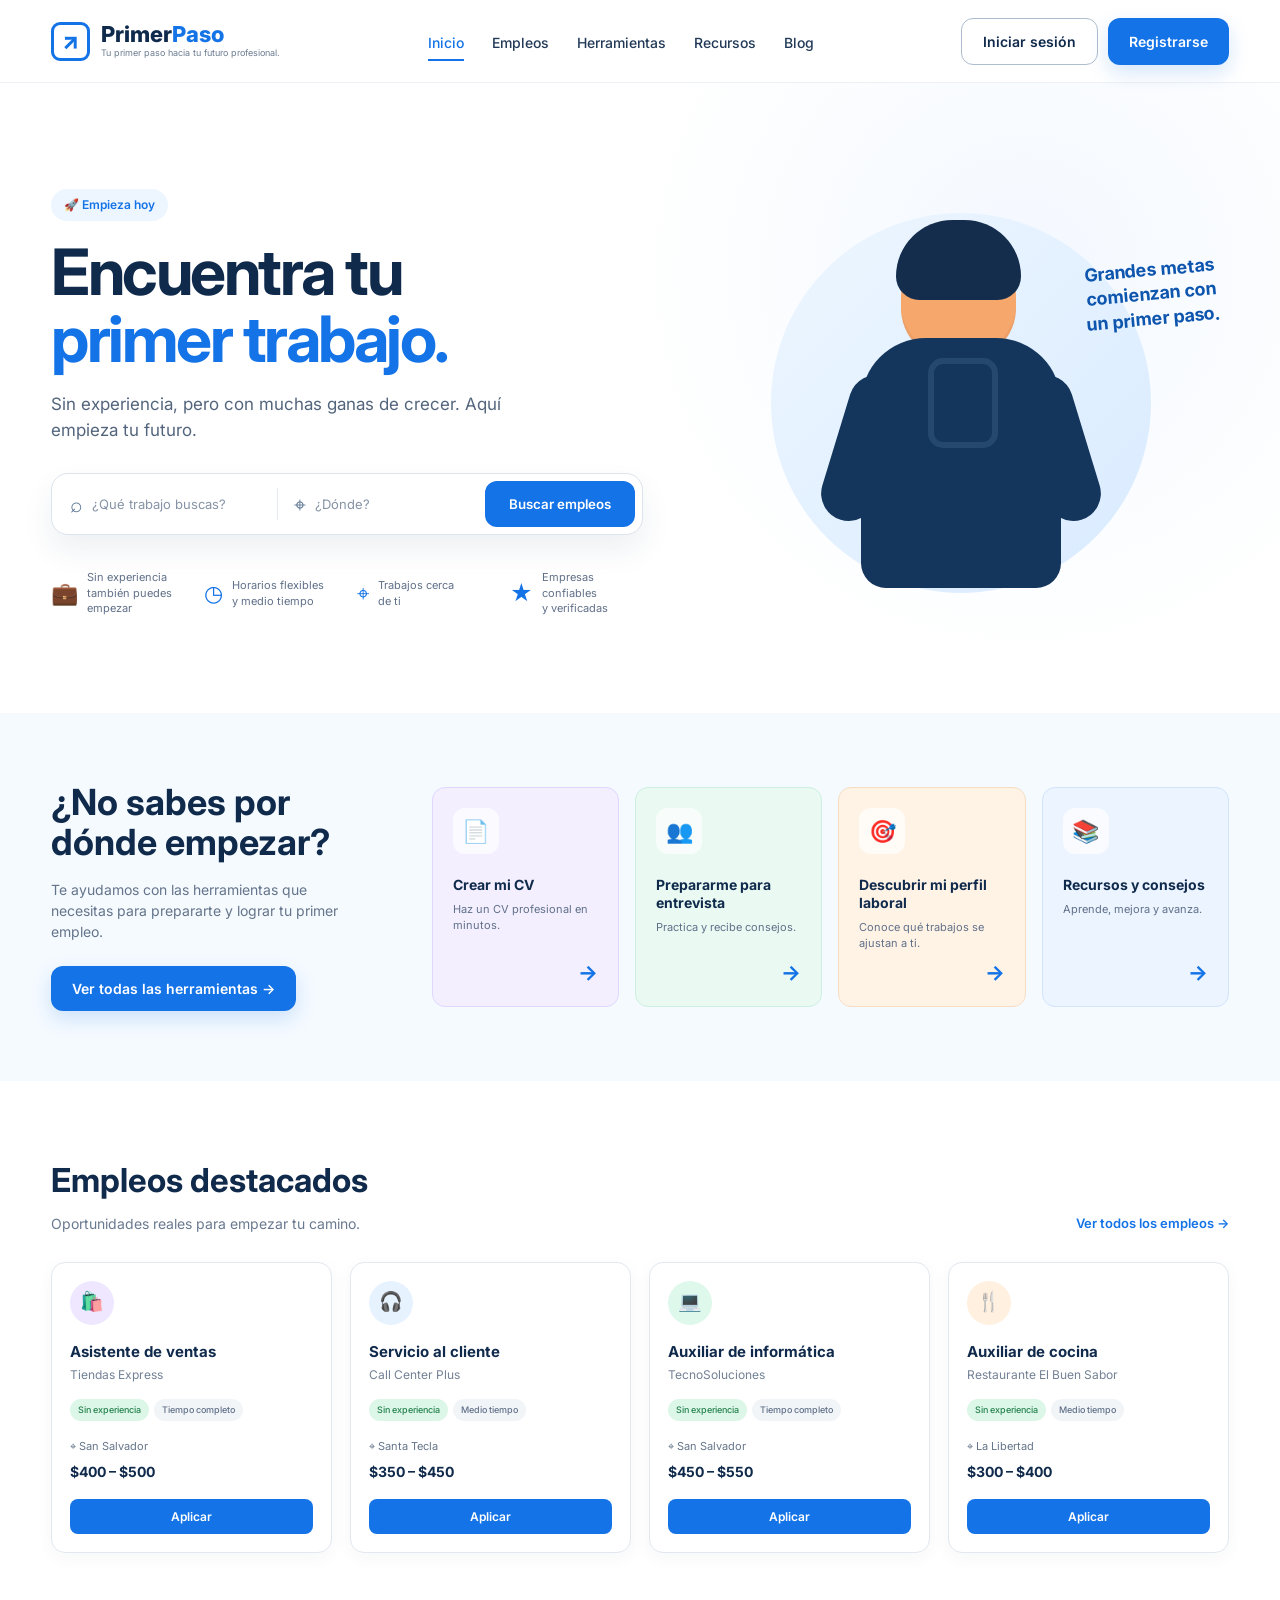
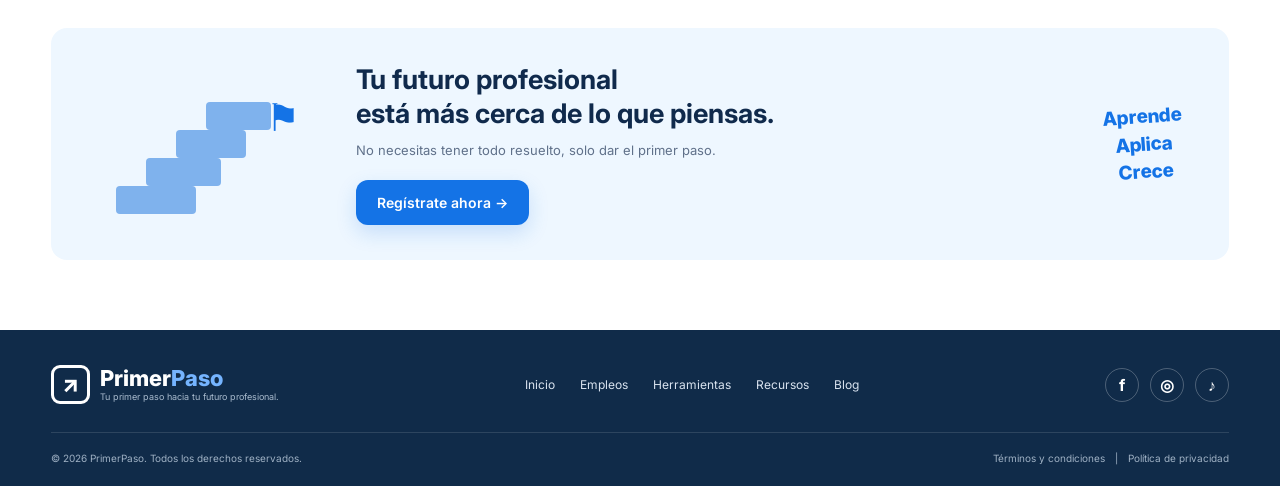
==== index.html @ 92cafc0e "first commit" ====
<!DOCTYPE html>
<html lang="es">
<head>
    <meta charset="UTF-8">
    <meta name="viewport" content="width=device-width, initial-scale=1.0">

    <title>PrimerPaso | Tu primer trabajo empieza aquí</title>

    <link rel="stylesheet" href="styles.css">

    <!-- Google Fonts -->
    <link rel="preconnect" href="https://fonts.googleapis.com">
    <link rel="preconnect" href="https://fonts.gstatic.com" crossorigin>
    <link href="https://fonts.googleapis.com/css2?family=Inter:wght@400;500;600;700;800&display=swap" rel="stylesheet">
</head>

<body>

    <!-- =========================
         NAVBAR
    ========================== -->
    <header class="navbar">
        <div class="container nav-content">

            <a href="#" class="logo">
                <div class="logo-icon">↗</div>

                <div class="logo-text">
                    <span>Primer<span>Paso</span></span>
                    <small>Tu primer paso hacia tu futuro profesional.</small>
                </div>
            </a>

            <nav class="nav-links">
                <a href="#" class="active">Inicio</a>
                <a href="#empleos">Empleos</a>
                <a href="#herramientas">Herramientas</a>
                <a href="#recursos">Recursos</a>
                <a href="#">Blog</a>
            </nav>

            <div class="nav-buttons">
                <a href="#" class="btn btn-outline">Iniciar sesión</a>
                <a href="#" class="btn btn-primary">Registrarse</a>
            </div>

        </div>
    </header>


    <!-- =========================
         HERO
    ========================== -->
    <main>

        <section class="hero">
            <div class="container hero-content">

                <div class="hero-text">

                    <div class="hero-badge">
                        🚀 Empieza hoy
                    </div>

                    <h1>
                        Encuentra tu
                        <span>primer trabajo.</span>
                    </h1>

                    <p class="hero-description">
                        Sin experiencia, pero con muchas ganas de crecer.
                        Aquí empieza tu futuro.
                    </p>

                    <!-- SEARCH -->
                    <div class="search-box">

                        <div class="search-field">
                            <span class="search-icon">⌕</span>
                            <input
                                type="text"
                                placeholder="¿Qué trabajo buscas?"
                            >
                        </div>

                        <div class="search-divider"></div>

                        <div class="search-field">
                            <span class="location-icon">⌖</span>
                            <input
                                type="text"
                                placeholder="¿Dónde?"
                            >
                        </div>

                        <button class="search-button">
                            Buscar empleos
                        </button>

                    </div>

                    <!-- HERO FEATURES -->
                    <div class="hero-features">

                        <div class="hero-feature">
                            <span>💼</span>
                            <p>Sin experiencia<br>también puedes empezar</p>
                        </div>

                        <div class="hero-feature">
                            <span>◷</span>
                            <p>Horarios flexibles<br>y medio tiempo</p>
                        </div>

                        <div class="hero-feature">
                            <span>⌖</span>
                            <p>Trabajos cerca<br>de ti</p>
                        </div>

                        <div class="hero-feature">
                            <span>★</span>
                            <p>Empresas confiables<br>y verificadas</p>
                        </div>

                    </div>

                </div>


                <!-- HERO ILLUSTRATION -->
                <div class="hero-image">

                    <div class="hero-circle"></div>

                    <div class="person-card">

                        <div class="person-head"></div>

                        <div class="person-body">

                            <div class="person-arm left"></div>
                            <div class="person-arm right"></div>

                            <div class="backpack"></div>

                        </div>

                    </div>

                    <div class="floating-note">
                        Grandes metas
                        <br>
                        comienzan con
                        <br>
                        un primer paso.
                    </div>

                </div>

            </div>
        </section>


        <!-- =========================
             TOOLS
        ========================== -->
        <section class="tools-section" id="herramientas">

            <div class="container tools-content">

                <div class="tools-intro">

                    <h2>
                        ¿No sabes por
                        <br>
                        dónde empezar?
                    </h2>

                    <p>
                        Te ayudamos con las herramientas que necesitas
                        para prepararte y lograr tu primer empleo.
                    </p>

                    <a href="#" class="btn btn-primary">
                        Ver todas las herramientas →
                    </a>

                </div>


                <div class="tools-grid">

                    <article class="tool-card purple">

                        <div class="tool-icon">📄</div>

                        <h3>Crear mi CV</h3>

                        <p>
                            Haz un CV profesional
                            en minutos.
                        </p>

                        <a href="#">→</a>

                    </article>


                    <article class="tool-card green">

                        <div class="tool-icon">👥</div>

                        <h3>Prepararme para entrevista</h3>

                        <p>
                            Practica y recibe
                            consejos.
                        </p>

                        <a href="#">→</a>

                    </article>


                    <article class="tool-card orange">

                        <div class="tool-icon">🎯</div>

                        <h3>Descubrir mi perfil laboral</h3>

                        <p>
                            Conoce qué trabajos
                            se ajustan a ti.
                        </p>

                        <a href="#">→</a>

                    </article>


                    <article class="tool-card blue">

                        <div class="tool-icon">📚</div>

                        <h3>Recursos y consejos</h3>

                        <p>
                            Aprende, mejora
                            y avanza.
                        </p>

                        <a href="#">→</a>

                    </article>

                </div>

            </div>

        </section>


        <!-- =========================
             JOBS
        ========================== -->
        <section class="jobs-section" id="empleos">

            <div class="container">

                <div class="section-header">

                    <div>
                        <h2>Empleos destacados</h2>

                        <p>
                            Oportunidades reales para empezar tu camino.
                        </p>
                    </div>

                    <a href="#" class="view-all">
                        Ver todos los empleos →
                    </a>

                </div>


                <div class="jobs-grid">

                    <!-- JOB 1 -->
                    <article class="job-card">

                        <div class="job-icon purple-icon">
                            🛍️
                        </div>

                        <h3>Asistente de ventas</h3>

                        <p class="company">
                            Tiendas Express
                        </p>

                        <div class="tags">
                            <span class="tag green-tag">
                                Sin experiencia
                            </span>

                            <span class="tag">
                                Tiempo completo
                            </span>
                        </div>

                        <div class="job-info">
                            <span>⌖ San Salvador</span>
                        </div>

                        <strong class="salary">
                            $400 – $500
                        </strong>

                        <button class="apply-button">
                            Aplicar
                        </button>

                    </article>


                    <!-- JOB 2 -->
                    <article class="job-card">

                        <div class="job-icon blue-icon">
                            🎧
                        </div>

                        <h3>Servicio al cliente</h3>

                        <p class="company">
                            Call Center Plus
                        </p>

                        <div class="tags">
                            <span class="tag green-tag">
                                Sin experiencia
                            </span>

                            <span class="tag">
                                Medio tiempo
                            </span>
                        </div>

                        <div class="job-info">
                            <span>⌖ Santa Tecla</span>
                        </div>

                        <strong class="salary">
                            $350 – $450
                        </strong>

                        <button class="apply-button">
                            Aplicar
                        </button>

                    </article>


                    <!-- JOB 3 -->
                    <article class="job-card">

                        <div class="job-icon green-icon">
                            💻
                        </div>

                        <h3>Auxiliar de informática</h3>

                        <p class="company">
                            TecnoSoluciones
                        </p>

                        <div class="tags">
                            <span class="tag green-tag">
                                Sin experiencia
                            </span>

                            <span class="tag">
                                Tiempo completo
                            </span>
                        </div>

                        <div class="job-info">
                            <span>⌖ San Salvador</span>
                        </div>

                        <strong class="salary">
                            $450 – $550
                        </strong>

                        <button class="apply-button">
                            Aplicar
                        </button>

                    </article>


                    <!-- JOB 4 -->
                    <article class="job-card">

                        <div class="job-icon orange-icon">
                            🍴
                        </div>

                        <h3>Auxiliar de cocina</h3>

                        <p class="company">
                            Restaurante El Buen Sabor
                        </p>

                        <div class="tags">
                            <span class="tag green-tag">
                                Sin experiencia
                            </span>

                            <span class="tag">
                                Medio tiempo
                            </span>
                        </div>

                        <div class="job-info">
                            <span>⌖ La Libertad</span>
                        </div>

                        <strong class="salary">
                            $300 – $400
                        </strong>

                        <button class="apply-button">
                            Aplicar
                        </button>

                    </article>

                </div>

            </div>

        </section>


        <!-- =========================
             CTA
        ========================== -->
        <section class="cta-section">

            <div class="container">

                <div class="cta-card">

                    <div class="stairs">
                        <div class="step step-1"></div>
                        <div class="step step-2"></div>
                        <div class="step step-3"></div>
                        <div class="step step-4"></div>

                        <div class="flag">⚑</div>
                    </div>

                    <div class="cta-text">

                        <h2>
                            Tu futuro profesional
                            <br>
                            está más cerca de lo que piensas.
                        </h2>

                        <p>
                            No necesitas tener todo resuelto,
                            solo dar el primer paso.
                        </p>

                        <a href="#" class="btn btn-primary">
                            Regístrate ahora →
                        </a>

                    </div>

                    <div class="cta-message">
                        Aprende
                        <br>
                        Aplica
                        <br>
                        Crece
                    </div>

                </div>

            </div>

        </section>

    </main>


    <!-- =========================
         FOOTER
    ========================== -->
    <footer class="footer">

        <div class="container">

            <div class="footer-top">

                <div class="footer-brand">

                    <div class="logo-icon">↗</div>

                    <div class="logo-text">
                        <span>Primer<span>Paso</span></span>

                        <small>
                            Tu primer paso hacia tu futuro profesional.
                        </small>
                    </div>

                </div>


                <div class="footer-links">

                    <a href="#">Inicio</a>
                    <a href="#">Empleos</a>
                    <a href="#">Herramientas</a>
                    <a href="#">Recursos</a>
                    <a href="#">Blog</a>

                </div>


                <div class="social-links">
                    <a href="#">f</a>
                    <a href="#">◎</a>
                    <a href="#">♪</a>
                </div>

            </div>


            <div class="footer-bottom">

                <p>
                    © 2026 PrimerPaso. Todos los derechos reservados.
                </p>

                <div>
                    <a href="#">Términos y condiciones</a>
                    <span>|</span>
                    <a href="#">Política de privacidad</a>
                </div>

            </div>

        </div>

    </footer>


</body>
</html>
---- styles.css ----
/* ==============================
   RESET
============================== */

* {
    margin: 0;
    padding: 0;
    box-sizing: border-box;
}

html {
    scroll-behavior: smooth;
}

body {
    font-family: "Inter", sans-serif;
    color: #102a4c;
    background: #ffffff;
    line-height: 1.5;
}

a {
    text-decoration: none;
    color: inherit;
}

button,
input {
    font-family: inherit;
}


/* ==============================
   VARIABLES
============================== */

:root {

    --primary: #1473e6;
    --primary-dark: #0e55ae;

    --navy: #102a4c;

    --text: #102a4c;
    --muted: #63728a;

    --light-blue: #eef7ff;
    --border: #e2e8f0;

    --white: #ffffff;

    --purple-light: #f3efff;
    --green-light: #eafaf3;
    --orange-light: #fff3e6;
    --blue-light: #ebf4ff;

}


/* ==============================
   CONTAINER
============================== */

.container {
    width: min(1180px, 92%);
    margin: auto;
}


/* ==============================
   BUTTONS
============================== */

.btn {
    display: inline-flex;
    align-items: center;
    justify-content: center;

    padding: 12px 21px;

    border-radius: 12px;

    font-size: 14px;
    font-weight: 600;

    transition: 0.25s;
}

.btn-primary {
    background: var(--primary);
    color: white;

    box-shadow: 0 8px 20px rgba(20, 115, 230, 0.18);
}

.btn-primary:hover {
    background: var(--primary-dark);
    transform: translateY(-2px);
}

.btn-outline {
    border: 1px solid #aebdd0;
    background: white;
}

.btn-outline:hover {
    border-color: var(--primary);
    color: var(--primary);
}


/* ==============================
   NAVBAR
============================== */

.navbar {
    background: white;

    position: sticky;
    top: 0;
    z-index: 1000;

    border-bottom: 1px solid #edf1f5;
}

.nav-content {
    height: 82px;

    display: flex;
    align-items: center;
    justify-content: space-between;

    gap: 30px;
}


/* LOGO */

.logo {
    display: flex;
    align-items: center;
    gap: 11px;
}

.logo-icon {
    width: 39px;
    height: 39px;

    border: 3px solid var(--primary);

    border-radius: 9px;

    display: flex;
    align-items: center;
    justify-content: center;

    color: var(--primary);

    font-size: 23px;
    font-weight: 800;
}

.logo-text {
    display: flex;
    flex-direction: column;
}

.logo-text > span {
    font-size: 22px;
    font-weight: 800;
    line-height: 1.1;
}

.logo-text > span span {
    color: var(--primary);
}

.logo-text small {
    color: #6c7c91;
    font-size: 9px;
}


/* NAV LINKS */

.nav-links {
    display: flex;
    align-items: center;
    gap: 28px;
}

.nav-links a {
    color: #223957;
    font-size: 14px;
    font-weight: 500;

    padding: 28px 0 25px;

    position: relative;
}

.nav-links a.active {
    color: var(--primary);
}

.nav-links a.active::after {
    content: "";

    position: absolute;

    bottom: 17px;
    left: 0;
    right: 0;

    height: 2px;

    background: var(--primary);
}


/* NAV BUTTONS */

.nav-buttons {
    display: flex;
    gap: 10px;
}


/* ==============================
   HERO
============================== */

.hero {
    background:
        radial-gradient(
            circle at 80% 30%,
            #f3f8ff,
            transparent 35%
        );

    padding: 65px 0 55px;

    overflow: hidden;
}

.hero-content {

    min-height: 510px;

    display: grid;

    grid-template-columns: 1.05fr 0.95fr;

    align-items: center;

    gap: 50px;
}


/* HERO TEXT */

.hero-badge {
    display: inline-flex;

    padding: 7px 13px;

    background: #edf6ff;
    border-radius: 30px;

    color: var(--primary);

    font-size: 12px;
    font-weight: 600;

    margin-bottom: 18px;
}

.hero-text h1 {
    font-size: clamp(44px, 5vw, 67px);

    line-height: 1.04;

    letter-spacing: -2.5px;

    color: var(--navy);

    margin-bottom: 20px;
}

.hero-text h1 span {
    display: block;
    color: var(--primary);
}

.hero-description {
    max-width: 520px;

    font-size: 17px;

    color: #53657c;

    margin-bottom: 30px;
}


/* SEARCH */

.search-box {
    max-width: 690px;

    display: flex;
    align-items: center;

    border: 1px solid #dce4ed;

    border-radius: 17px;

    background: white;

    padding: 7px 7px 7px 18px;

    box-shadow:
        0 15px 30px rgba(26, 63, 100, 0.08);
}

.search-field {
    flex: 1;

    display: flex;
    align-items: center;

    gap: 9px;
}

.search-field input {
    border: none;
    outline: none;

    width: 100%;

    color: var(--navy);

    font-size: 13px;
}

.search-field input::placeholder {
    color: #8694a6;
}

.search-icon,
.location-icon {
    font-size: 21px;
    color: #57718e;
}

.search-divider {
    width: 1px;
    height: 32px;

    background: #e5eaf0;

    margin: 0 16px;
}

.search-button {
    border: none;

    background: var(--primary);
    color: white;

    border-radius: 12px;

    padding: 15px 24px;

    font-weight: 600;

    cursor: pointer;

    transition: 0.2s;
}

.search-button:hover {
    background: var(--primary-dark);
}


/* HERO FEATURES */

.hero-features {
    margin-top: 35px;

    display: grid;

    grid-template-columns: repeat(4, 1fr);

    gap: 20px;
}

.hero-feature {
    display: flex;

    gap: 9px;

    align-items: center;
}

.hero-feature > span {
    font-size: 22px;
    color: var(--primary);
}

.hero-feature p {
    font-size: 11px;
    line-height: 1.4;
    color: #607089;
}


/* ==============================
   HERO ILLUSTRATION
============================== */

.hero-image {
    position: relative;

    min-height: 480px;

    display: flex;

    align-items: center;
    justify-content: center;
}

.hero-circle {
    position: absolute;

    width: 380px;
    height: 380px;

    border-radius: 50%;

    background:
        linear-gradient(
            135deg,
            #edf6ff,
            #d9ebff
        );
}


/* PERSON */

.person-card {
    position: relative;

    width: 230px;
    height: 360px;

    z-index: 2;
}

.person-head {
    width: 115px;
    height: 115px;

    border-radius: 45%;

    background: #f6a76c;

    position: absolute;

    top: 22px;
    left: 55px;

    box-shadow: inset 0 -5px rgba(0, 0, 0, 0.04);
}

.person-head::before {
    content: "";

    position: absolute;

    width: 125px;
    height: 80px;

    background: #142d4c;

    border-radius: 60px 60px 25px 25px;

    top: -25px;
    left: -5px;
}


/* BODY */

.person-body {
    position: absolute;

    top: 115px;
    left: 15px;

    width: 200px;
    height: 250px;

    background: #15365c;

    border-radius: 65px 65px 25px 25px;
}


/* ARMS */

.person-arm {
    position: absolute;

    width: 55px;
    height: 150px;

    background: #15365c;

    border-radius: 40px;
}

.person-arm.left {
    left: -26px;
    top: 35px;

    transform: rotate(17deg);
}

.person-arm.right {
    right: -26px;
    top: 35px;

    transform: rotate(-17deg);
}


/* BACKPACK */

.backpack {
    position: absolute;

    left: 67px;
    top: 20px;

    width: 70px;
    height: 90px;

    border: 6px solid #24486e;

    border-radius: 15px;
}


/* FLOATING NOTE */

.floating-note {
    position: absolute;

    right: 10px;
    top: 95px;

    color: var(--primary-dark);

    font-size: 18px;

    font-weight: 700;

    line-height: 1.35;

    transform: rotate(-5deg);

    text-align: center;
}


/* ==============================
   TOOLS SECTION
============================== */

.tools-section {
    background: #f5faff;

    padding: 70px 0;
}

.tools-content {

    display: grid;

    grid-template-columns: 0.8fr 1.9fr;

    gap: 45px;

    align-items: center;
}

.tools-intro h2 {
    font-size: 36px;

    line-height: 1.1;

    color: var(--navy);

    margin-bottom: 17px;
}

.tools-intro p {
    color: #64748a;

    font-size: 14px;

    max-width: 315px;

    margin-bottom: 24px;
}


/* TOOLS GRID */

.tools-grid {

    display: grid;

    grid-template-columns: repeat(4, 1fr);

    gap: 16px;
}

.tool-card {

    min-height: 220px;

    padding: 20px;

    border-radius: 13px;

    border: 1px solid transparent;

    position: relative;

    transition: 0.25s;
}

.tool-card:hover {
    transform: translateY(-5px);
    box-shadow: 0 12px 25px rgba(30, 70, 110, 0.08);
}

.tool-card.purple {
    background: var(--purple-light);
    border-color: #dfd7ff;
}

.tool-card.green {
    background: var(--green-light);
    border-color: #ccefe0;
}

.tool-card.orange {
    background: var(--orange-light);
    border-color: #f7ddc3;
}

.tool-card.blue {
    background: var(--blue-light);
    border-color: #d1e4fc;
}

.tool-icon {
    width: 46px;
    height: 46px;

    background: rgba(255, 255, 255, 0.7);

    border-radius: 12px;

    display: flex;
    align-items: center;
    justify-content: center;

    font-size: 22px;

    margin-bottom: 22px;
}

.tool-card h3 {
    font-size: 14px;

    line-height: 1.3;

    margin-bottom: 8px;
}

.tool-card p {
    font-size: 11px;

    color: #607089;

    line-height: 1.45;
}

.tool-card a {
    position: absolute;

    bottom: 18px;
    right: 20px;

    color: var(--primary);

    font-size: 21px;

    font-weight: 700;
}


/* ==============================
   JOBS
============================== */

.jobs-section {
    padding: 75px 0;
    background: white;
}

.section-header {
    display: flex;

    justify-content: space-between;

    align-items: flex-end;

    margin-bottom: 28px;
}

.section-header h2 {
    font-size: 33px;

    margin-bottom: 7px;

    color: var(--navy);
}

.section-header p {
    font-size: 14px;
    color: #697990;
}

.view-all {
    color: var(--primary);

    font-size: 13px;

    font-weight: 600;
}


/* JOBS GRID */

.jobs-grid {

    display: grid;

    grid-template-columns: repeat(4, 1fr);

    gap: 18px;
}


/* JOB CARD */

.job-card {

    border: 1px solid var(--border);

    border-radius: 14px;

    padding: 18px;

    background: white;

    box-shadow: 0 5px 18px rgba(20, 50, 80, 0.04);

    transition: 0.25s;
}

.job-card:hover {
    transform: translateY(-4px);

    box-shadow: 0 15px 30px rgba(20, 50, 80, 0.09);
}

.job-icon {
    width: 44px;
    height: 44px;

    border-radius: 50%;

    display: flex;

    align-items: center;
    justify-content: center;

    font-size: 19px;

    margin-bottom: 16px;
}

.purple-icon {
    background: #eee7ff;
}

.blue-icon {
    background: #e7f2ff;
}

.green-icon {
    background: #def8eb;
}

.orange-icon {
    background: #fff0df;
}

.job-card h3 {
    color: var(--navy);

    font-size: 15px;

    margin-bottom: 3px;
}

.company {
    font-size: 12px;

    color: #738196;

    margin-bottom: 15px;
}


/* TAGS */

.tags {
    display: flex;

    gap: 5px;

    flex-wrap: wrap;

    margin-bottom: 17px;
}

.tag {
    padding: 4px 8px;

    border-radius: 20px;

    background: #f2f5f8;

    color: #607089;

    font-size: 9px;

    font-weight: 500;
}

.green-tag {
    background: #dcf7e8;
    color: #25814e;
}


/* JOB INFO */

.job-info {
    color: #65758a;

    font-size: 11px;

    margin-bottom: 7px;
}

.salary {
    display: block;

    font-size: 14px;

    color: var(--navy);

    margin-bottom: 17px;
}


/* APPLY */

.apply-button {

    width: 100%;

    padding: 10px;

    border: none;

    border-radius: 8px;

    background: var(--primary);

    color: white;

    font-weight: 600;

    font-size: 12px;

    cursor: pointer;

    transition: 0.2s;
}

.apply-button:hover {
    background: var(--primary-dark);
}


/* ==============================
   CTA
============================== */

.cta-section {
    padding: 0 0 70px;
}

.cta-card {

    min-height: 220px;

    border-radius: 16px;

    background: #eef7ff;

    display: flex;

    align-items: center;

    padding: 35px 45px;

    position: relative;

    overflow: hidden;
}

.stairs {
    width: 260px;
    height: 160px;

    position: relative;
}

.step {
    position: absolute;

    background: #7fb2ed;

    border-radius: 4px;
}

.step-1 {
    width: 80px;
    height: 28px;
    bottom: 10px;
    left: 20px;
}

.step-2 {
    width: 75px;
    height: 28px;
    bottom: 38px;
    left: 50px;
}

.step-3 {
    width: 70px;
    height: 28px;
    bottom: 66px;
    left: 80px;
}

.step-4 {
    width: 65px;
    height: 28px;
    bottom: 94px;
    left: 110px;
}

.flag {
    position: absolute;

    left: 170px;
    top: 25px;

    color: var(--primary);

    font-size: 38px;
}

.cta-text h2 {
    font-size: 27px;

    line-height: 1.25;

    margin-bottom: 10px;
}

.cta-text p {
    color: #60718a;

    font-size: 13px;

    margin-bottom: 20px;
}

.cta-message {

    margin-left: auto;

    color: var(--primary);

    font-weight: 800;

    font-size: 19px;

    line-height: 1.45;

    text-align: center;

    transform: rotate(-4deg);
}


/* ==============================
   FOOTER
============================== */

.footer {
    background: #102b49;

    color: white;

    padding: 35px 0 20px;
}

.footer-top {

    display: flex;

    align-items: center;

    justify-content: space-between;

    gap: 30px;

    padding-bottom: 28px;

    border-bottom: 1px solid rgba(255,255,255,0.12);
}

.footer-brand {
    display: flex;
    align-items: center;

    gap: 10px;
}

.footer-brand .logo-icon {
    border-color: white;
    color: white;
}

.footer-brand .logo-text > span {
    color: white;
}

.footer-brand .logo-text > span span {
    color: #75b4ff;
}

.footer-brand small {
    color: #a9bbce;
}


.footer-links {

    display: flex;

    gap: 25px;

    font-size: 12px;

    color: #d9e3ef;
}

.footer-links a:hover {
    color: #75b4ff;
}


.social-links {

    display: flex;

    gap: 11px;
}

.social-links a {

    width: 34px;
    height: 34px;

    display: flex;

    align-items: center;
    justify-content: center;

    border: 1px solid rgba(255,255,255,0.25);

    border-radius: 50%;

    font-weight: 700;
}

.footer-bottom {

    padding-top: 18px;

    display: flex;

    justify-content: space-between;

    font-size: 10px;

    color: #9fb1c4;
}

.footer-bottom div {

    display: flex;

    gap: 10px;
}

.footer-bottom a:hover {
    color: white;
}


/* ==============================
   RESPONSIVE
============================== */

@media (max-width: 1050px) {

    .nav-links {
        gap: 16px;
    }

    .hero-content {
        grid-template-columns: 1fr 0.8fr;
    }

    .hero-features {
        grid-template-columns: repeat(2, 1fr);
    }

    .tools-content {
        grid-template-columns: 1fr;
    }

    .tools-grid {
        grid-template-columns: repeat(2, 1fr);
    }

    .jobs-grid {
        grid-template-columns: repeat(2, 1fr);
    }
}


@media (max-width: 800px) {

    .nav-links {
        display: none;
    }

    .nav-buttons .btn-outline {
        display: none;
    }

    .hero {
        padding-top: 45px;
    }

    .hero-content {
        grid-template-columns: 1fr;
    }

    .hero-image {
        display: none;
    }

    .hero-text h1 {
        font-size: 50px;
    }

    .search-box {
        flex-direction: column;

        align-items: stretch;

        gap: 10px;

        padding: 12px;
    }

    .search-divider {
        display: none;
    }

    .search-button {
        width: 100%;
    }

    .hero-features {
        grid-template-columns: 1fr 1fr;
    }

    .cta-card {
        flex-direction: column;

        align-items: flex-start;

        gap: 10px;
    }

    .stairs {
        display: none;
    }

    .cta-message {
        display: none;
    }

    .footer-top {
        flex-direction: column;

        align-items: flex-start;
    }

    .footer-bottom {
        flex-direction: column;

        gap: 15px;
    }
}


@media (max-width: 550px) {

    .nav-content {
        height: 70px;
    }

    .logo-text small {
        display: none;
    }

    .logo-text > span {
        font-size: 19px;
    }

    .hero-text h1 {
        font-size: 41px;

        letter-spacing: -1.5px;
    }

    .hero-description {
        font-size: 15px;
    }

    .hero-features {
        grid-template-columns: 1fr;
    }

    .tools-grid {
        grid-template-columns: 1fr;
    }

    .jobs-grid {
        grid-template-columns: 1fr;
    }

    .section-header {
        align-items: flex-start;

        flex-direction: column;

        gap: 10px;
    }

    .section-header h2 {
        font-size: 28px;
    }

    .cta-card {
        padding: 28px;
    }

    .cta-text h2 {
        font-size: 22px;
    }

    .footer-links {
        flex-wrap: wrap;
    }

    .footer-bottom div {
        flex-wrap: wrap;
    }
}
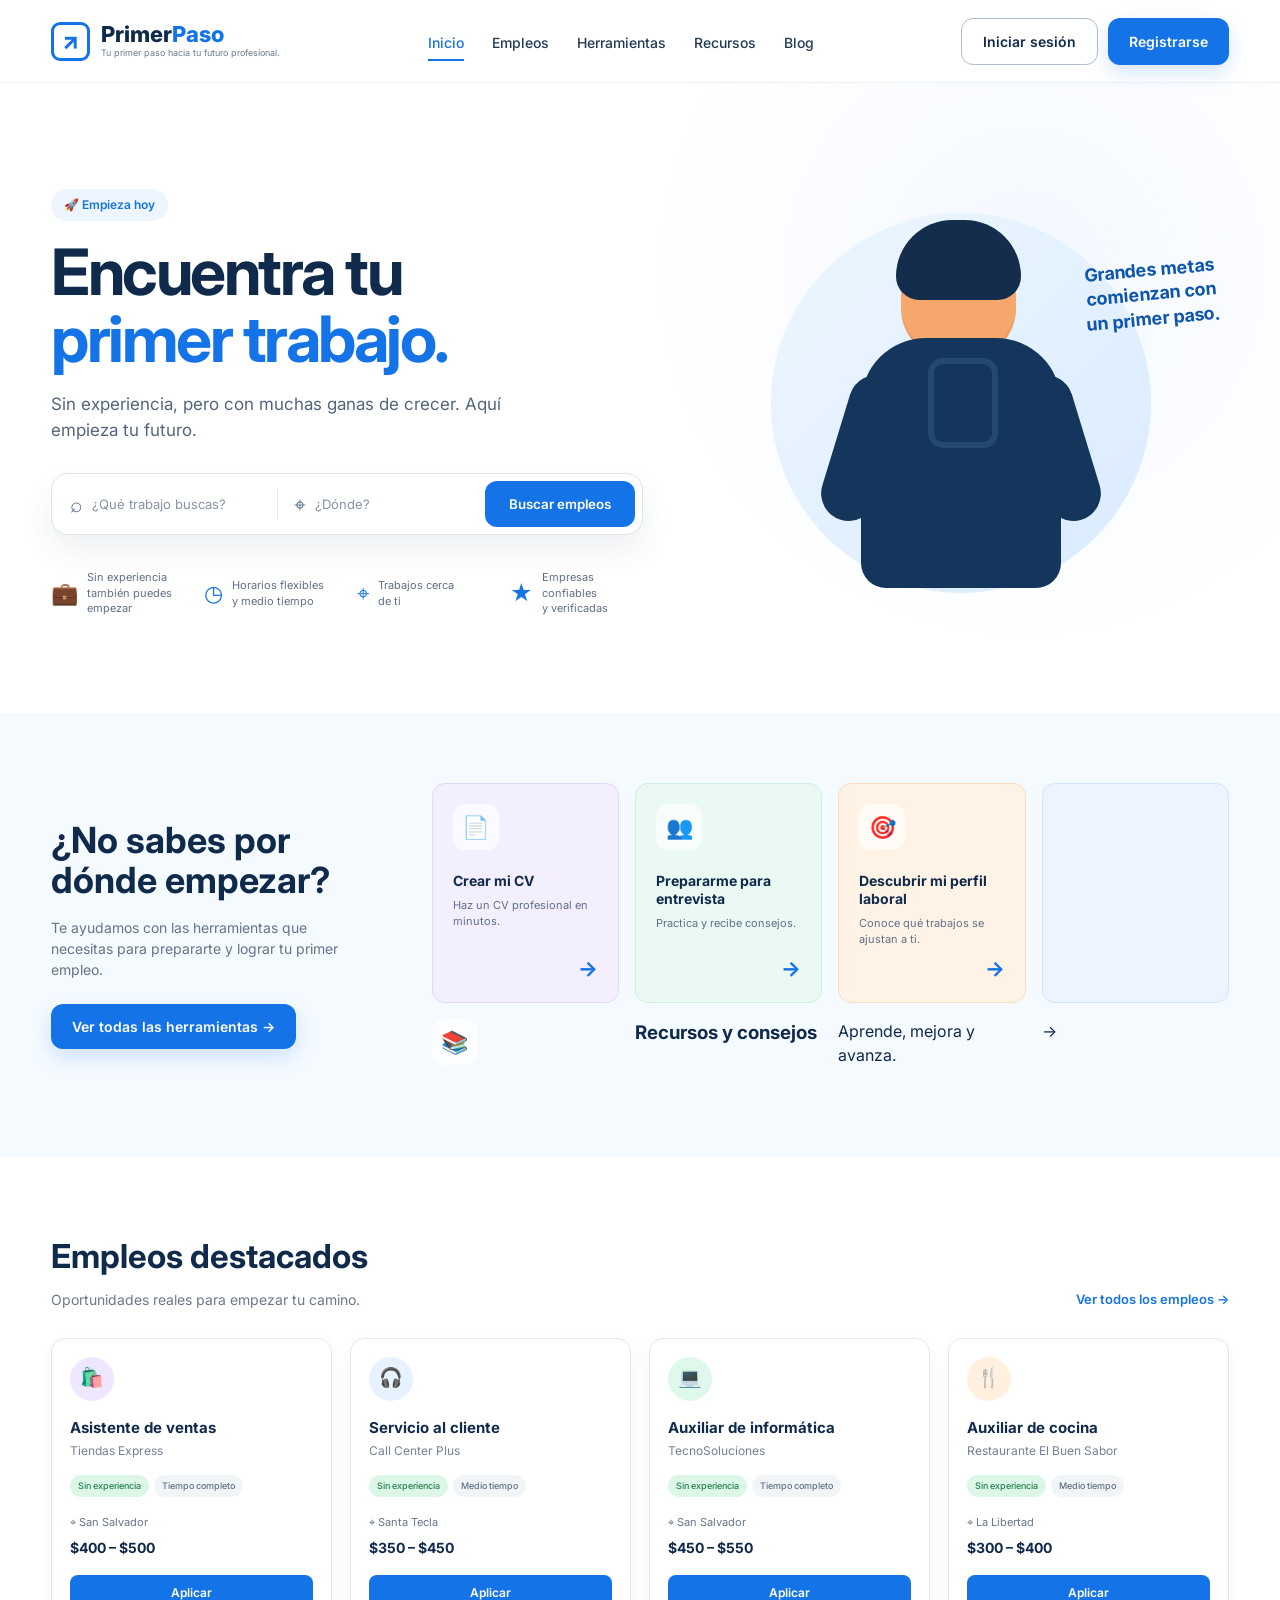
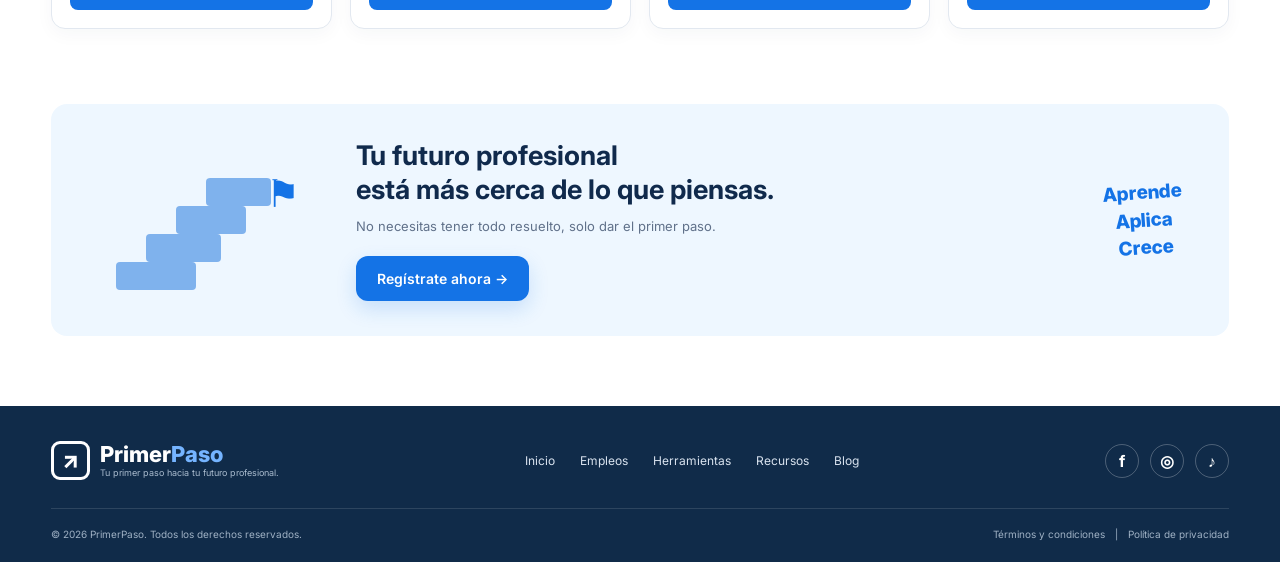
==== commit 81368d6c: "Recursos y herramientas creada, navbar cambiado y targets cambiadas" ====
--- a/index.html
+++ b/index.html
@@ -32,19 +32,30 @@
             </a>
 
             <nav class="nav-links">
-                <a href="#" class="active">Inicio</a>
-                <a href="#empleos">Empleos</a>
-                <a href="#herramientas">Herramientas</a>
-                <a href="#recursos">Recursos</a>
-                <a href="#">Blog</a>
-            </nav>
-
-            <div class="nav-buttons">
-                <a href="#" class="btn btn-outline">Iniciar sesión</a>
-                <a href="#" class="btn btn-primary">Registrarse</a>
-            </div>
-
-        </div>
+    <a href="index.html" class="active">Inicio</a>
+    <a href="empleos.html">Empleos</a>
+    <a href="#herramientas">Herramientas</a>
+    <a href="#recursos">Recursos</a>
+    <a href="#" data-coming-soon="Blog">Blog</a>
+</nav>
+
+<div class="nav-buttons">
+    <a
+        href="auth.html?mode=login"
+        class="btn btn-outline"
+        data-auth-login
+    >
+        Iniciar sesión
+    </a>
+
+    <a
+        href="auth.html?mode=register"
+        class="btn btn-primary"
+        data-auth-register
+    >
+        Registrarse
+    </a>
+</div>
     </header>
 
 
@@ -238,7 +249,7 @@
                     </article>
 
 
-                    <article class="tool-card blue">
+                    <article class="tool-card blue" id="recursos"></article>
 
                         <div class="tool-icon">📚</div>
 
